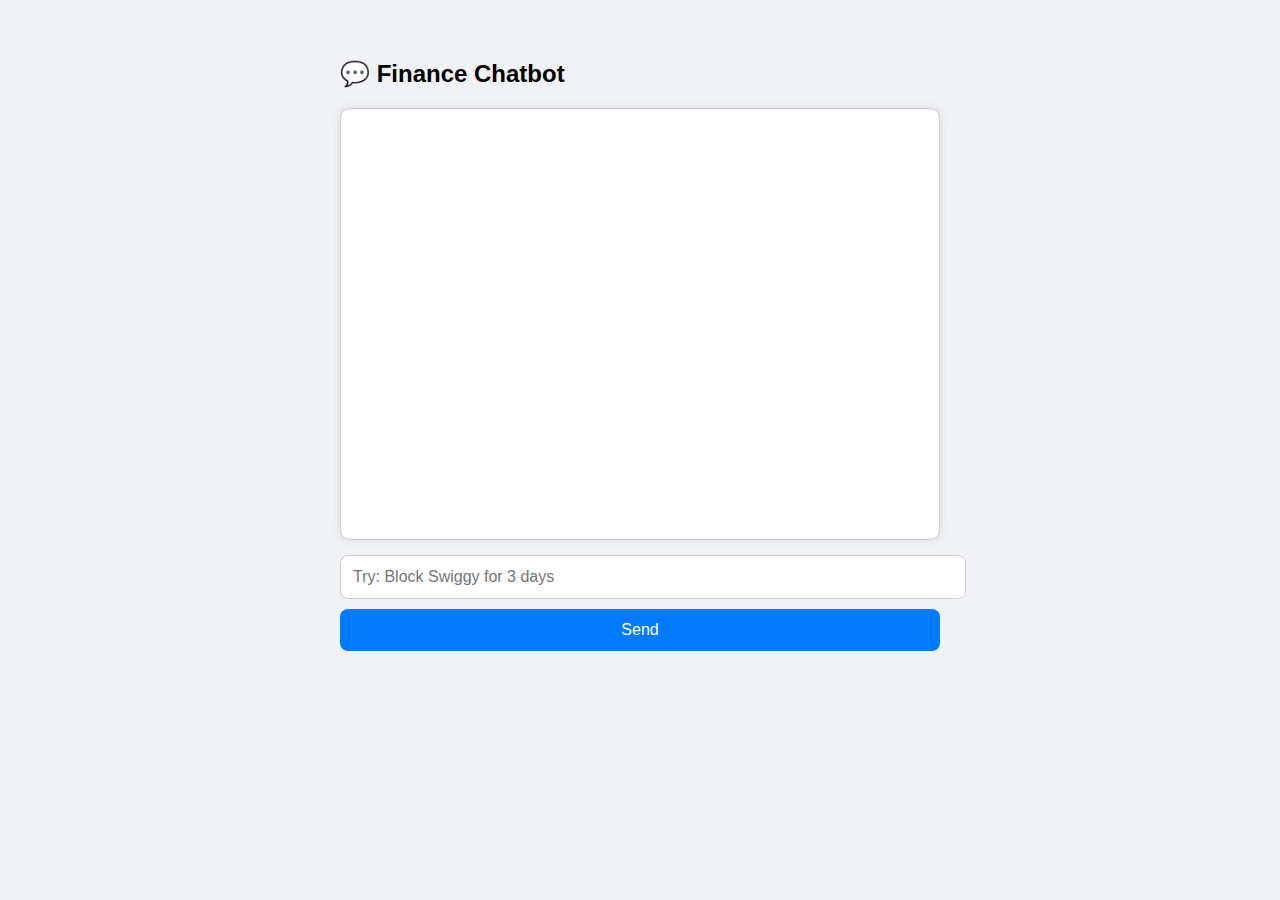
==== static/index.html @ 7652a98f "ai chatbot" ====
<!DOCTYPE html>
<html lang="en">
<head>
  <meta charset="UTF-8" />
  <title>Finance Chatbot</title>
  <style>
    body {
      font-family: 'Segoe UI', sans-serif;
      background-color: #f0f2f5;
      padding: 40px;
      max-width: 600px;
      margin: auto;
    }
    #chatbox {
      height: 400px;
      overflow-y: auto;
      border: 1px solid #ccc;
      background: #fff;
      border-radius: 10px;
      padding: 15px;
      margin-bottom: 15px;
      box-shadow: 0 0 10px rgba(0,0,0,0.1);
    }
    .message {
      margin: 10px 0;
    }
    .user { text-align: right; color: #007bff; }
    .bot { text-align: left; color: #333; }
    input {
      width: 100%;
      padding: 12px;
      border: 1px solid #ccc;
      border-radius: 8px;
      font-size: 16px;
    }
    button {
      margin-top: 10px;
      width: 100%;
      padding: 12px;
      background: #007bff;
      border: none;
      color: white;
      border-radius: 8px;
      font-size: 16px;
      cursor: pointer;
    }
    button:hover {
      background: #0056b3;
    }
  </style>
</head>
<body>
  <h2>💬 Finance Chatbot</h2>
  <div id="chatbox"></div>
  <input type="text" id="messageInput" placeholder="Try: Block Swiggy for 3 days" />
  <button onclick="sendMessage()">Send</button>

  <script>
    async function sendMessage() {
      const input = document.getElementById("messageInput");
      const message = input.value.trim();
      if (!message) return;

      const chatbox = document.getElementById("chatbox");
      chatbox.innerHTML += `<div class="message user"><strong>You:</strong> ${message}</div>`;
      chatbox.scrollTop = chatbox.scrollHeight;
      input.value = "";

      try {
        const response = await fetch("/chat", {
          method: "POST",
          headers: { "Content-Type": "application/json" },
          body: JSON.stringify({ message })
        });

        const data = await response.json();
        chatbox.innerHTML += `<div class="message bot"><strong>Bot:</strong> ${data.reply}</div>`;
        chatbox.scrollTop = chatbox.scrollHeight;
      } catch (err) {
        chatbox.innerHTML += `<div class="message bot"><strong>Bot:</strong> ❌ Error reaching server</div>`;
      }
    }

    document.getElementById("messageInput").addEventListener("keypress", function (e) {
      if (e.key === "Enter") sendMessage();
    });
  </script>
</body>
</html>
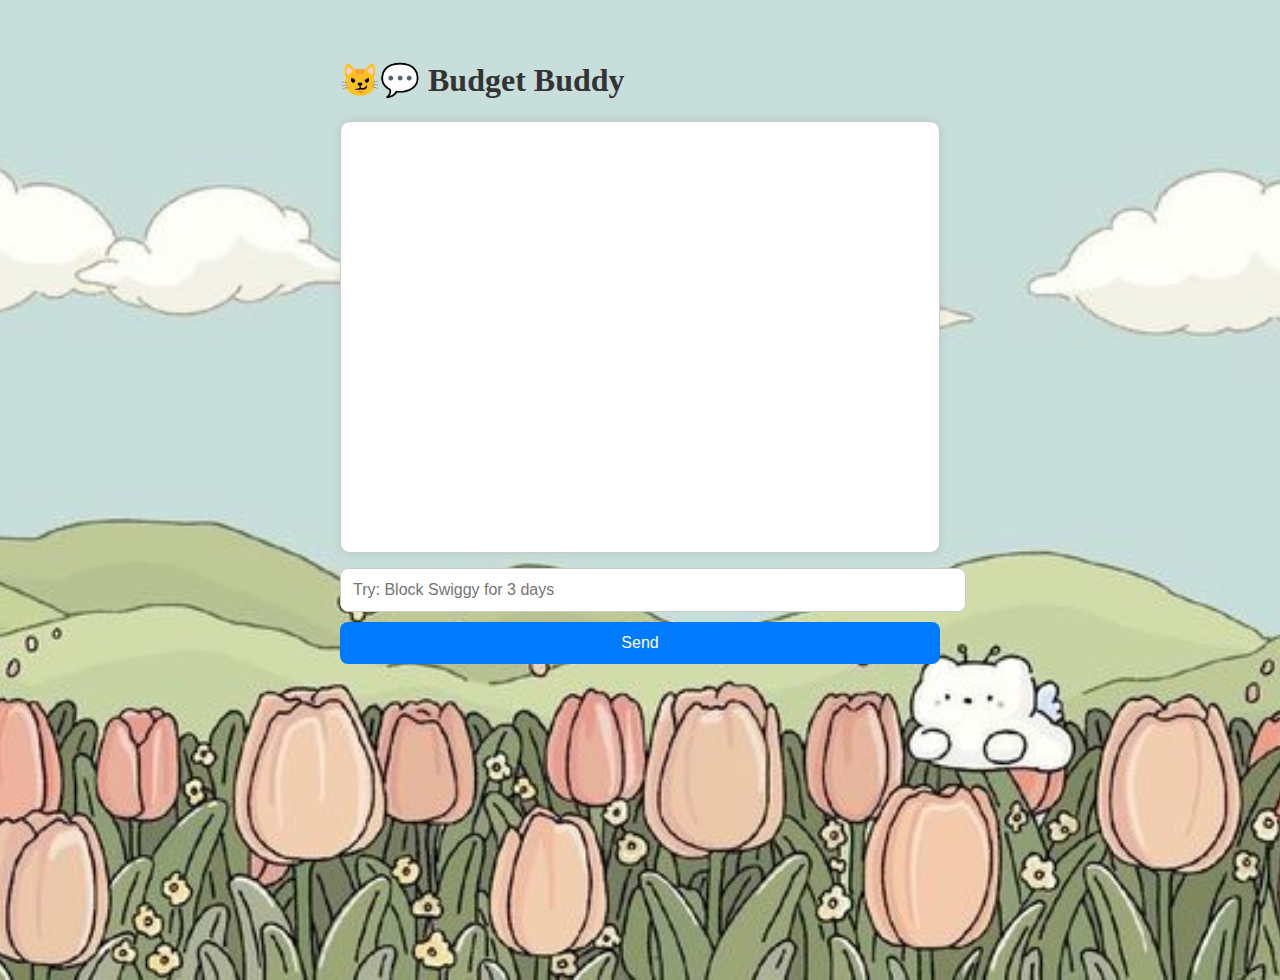
==== commit c9299fef: "changes" ====
--- a/static/index.html
+++ b/static/index.html
@@ -5,11 +5,17 @@
   <title>Finance Chatbot</title>
   <style>
     body {
-      font-family: 'Segoe UI', sans-serif;
+      font-family: "Tahoma";
       background-color: #f0f2f5;
       padding: 40px;
       max-width: 600px;
       margin: auto;
+      color: #333;
+      background-image: url('../static/images/back.jpg');
+      background-size: cover;
+      background-repeat: no-repeat;
+      background-position: center;
+      height: 100vh;
     }
     #chatbox {
       height: 400px;
@@ -50,7 +56,7 @@
   </style>
 </head>
 <body>
-  <h2>💬 Finance Chatbot</h2>
+  <h1>😼💬 Budget Buddy</h1>
   <div id="chatbox"></div>
   <input type="text" id="messageInput" placeholder="Try: Block Swiggy for 3 days" />
   <button onclick="sendMessage()">Send</button>
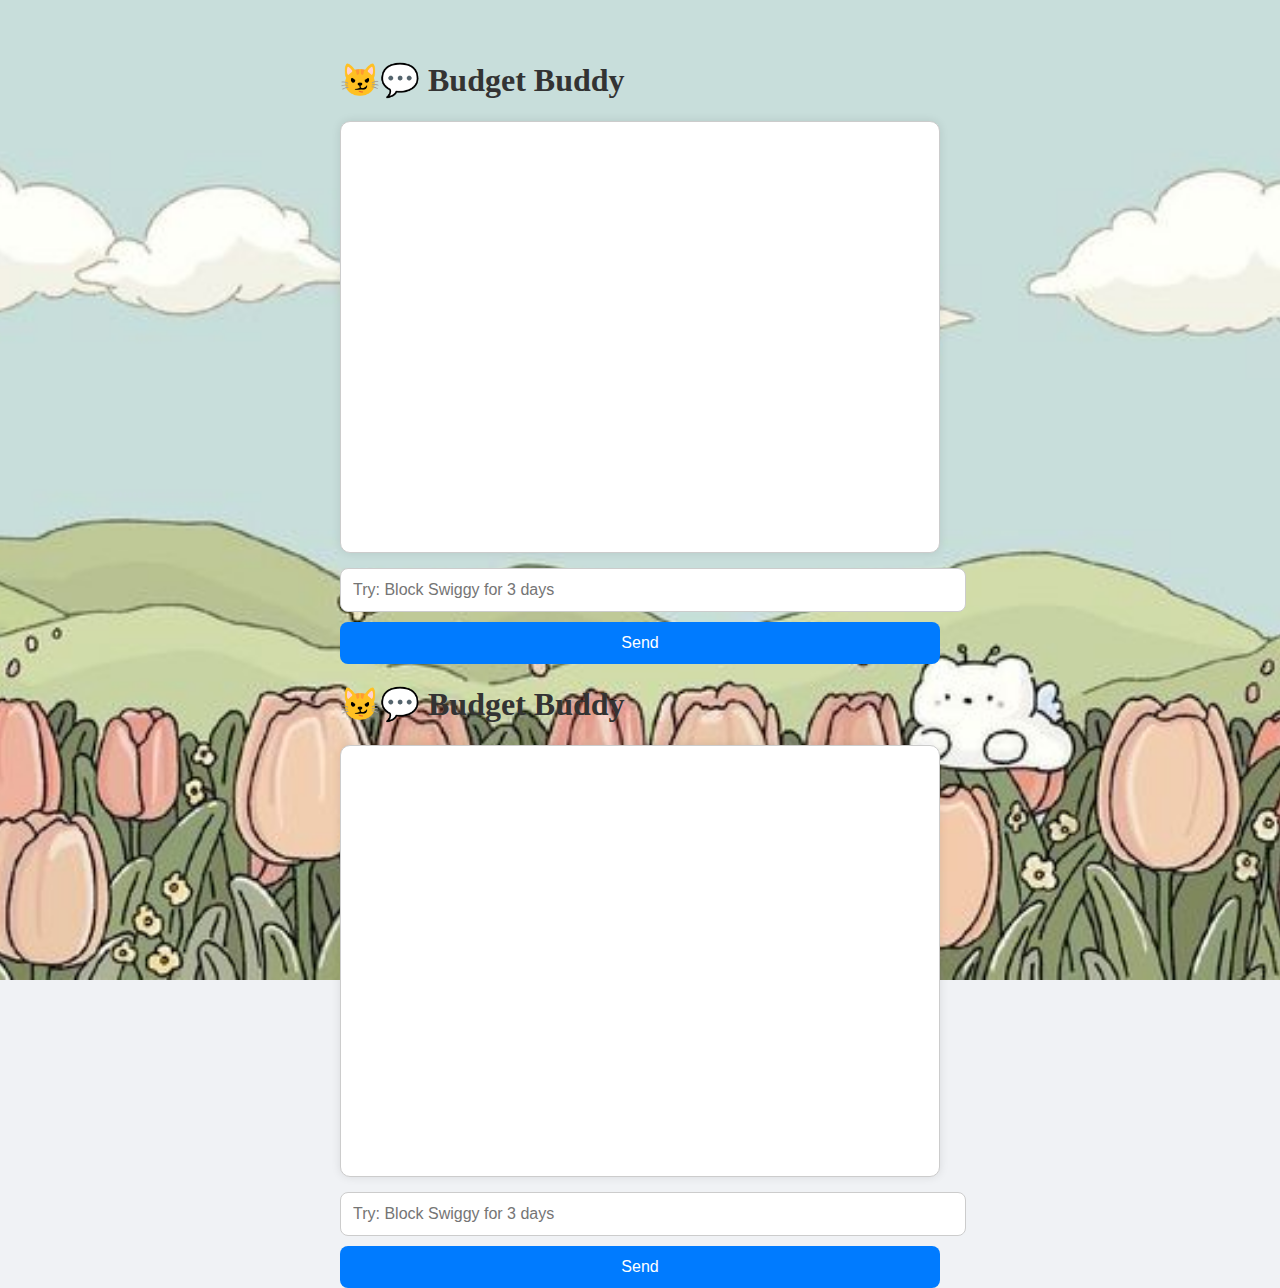
==== commit 81c6868c: "lotta changes" ====
--- a/static/index.html
+++ b/static/index.html
@@ -1,4 +1,98 @@
 <!DOCTYPE html>
+<html lang="en">
+<head>
+  <meta charset="UTF-8" />
+  <title>Finance Chatbot</title>
+  <style>
+    body {
+      font-family: "Tahoma";
+      background-color: #f0f2f5;
+      padding: 40px;
+      max-width: 600px;
+      margin: auto;
+      color: #333;
+      background-image: url('../static/images/back.jpg');
+      background-size: cover;
+      background-repeat: no-repeat;
+      background-position: center;
+      height: 100vh;
+    }
+    #chatbox {
+      height: 400px;
+      overflow-y: auto;
+      border: 1px solid #ccc;
+      background: #fff;
+      border-radius: 10px;
+      padding: 15px;
+      margin-bottom: 15px;
+      box-shadow: 0 0 10px rgba(0,0,0,0.1);
+    }
+    .message {
+      margin: 10px 0;
+    }
+    .user { text-align: right; color: #007bff; }
+    .bot { text-align: left; color: #333; }
+    input {
+      width: 100%;
+      padding: 12px;
+      border: 1px solid #ccc;
+      border-radius: 8px;
+      font-size: 16px;
+    }
+    button {
+      margin-top: 10px;
+      width: 100%;
+      padding: 12px;
+      background: #007bff;
+      border: none;
+      color: white;
+      border-radius: 8px;
+      font-size: 16px;
+      cursor: pointer;
+    }
+    button:hover {
+      background: #0056b3;
+    }
+  </style>
+</head>
+<body>
+  <h1>😼💬 Budget Buddy</h1>
+  <div id="chatbox"></div>
+  <input type="text" id="messageInput" placeholder="Try: Block Swiggy for 3 days" />
+  <button onclick="sendMessage()">Send</button>
+
+  <script>
+    async function sendMessage() {
+      const input = document.getElementById("messageInput");
+      const message = input.value.trim();
+      if (!message) return;
+
+      const chatbox = document.getElementById("chatbox");
+      chatbox.innerHTML += <div class="message user"><strong>You:</strong> ${message}</div>;
+      chatbox.scrollTop = chatbox.scrollHeight;
+      input.value = "";
+
+      try {
+        const response = await fetch("/chat", {
+          method: "POST",
+          headers: { "Content-Type": "application/json" },
+          body: JSON.stringify({ message })
+        });
+
+        const data = await response.json();
+        chatbox.innerHTML += <div class="message bot"><strong>Bot:</strong> ${data.reply}</div>;
+        chatbox.scrollTop = chatbox.scrollHeight;
+      } catch (err) {
+        chatbox.innerHTML += <div class="message bot"><strong>Bot:</strong> ❌ Error reaching server</div>;
+      }
+    }
+
+    document.getElementById("messageInput").addEventListener("keypress", function (e) {
+      if (e.key === "Enter") sendMessage();
+    });
+  </script>
+</body>
+</html><!DOCTYPE html>
 <html lang="en">
 <head>
   <meta charset="UTF-8" />
@@ -92,4 +186,4 @@
     });
   </script>
 </body>
-</html>
+</html>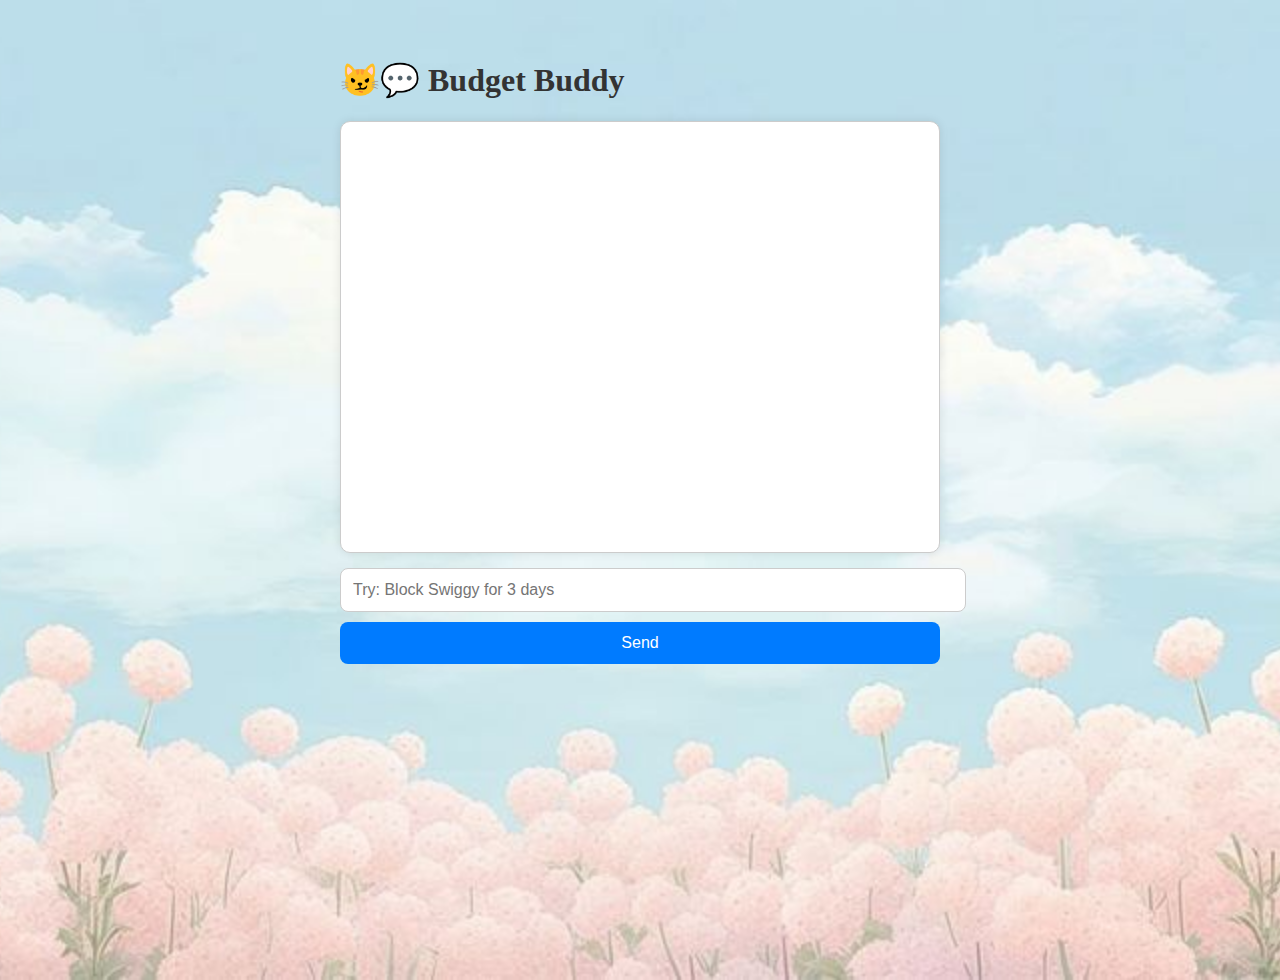
==== commit ac3d071e: "solved the background issues" ====
--- a/static/index.html
+++ b/static/index.html
@@ -11,101 +11,7 @@
       max-width: 600px;
       margin: auto;
       color: #333;
-      background-image: url('../static/images/back.jpg');
-      background-size: cover;
-      background-repeat: no-repeat;
-      background-position: center;
-      height: 100vh;
-    }
-    #chatbox {
-      height: 400px;
-      overflow-y: auto;
-      border: 1px solid #ccc;
-      background: #fff;
-      border-radius: 10px;
-      padding: 15px;
-      margin-bottom: 15px;
-      box-shadow: 0 0 10px rgba(0,0,0,0.1);
-    }
-    .message {
-      margin: 10px 0;
-    }
-    .user { text-align: right; color: #007bff; }
-    .bot { text-align: left; color: #333; }
-    input {
-      width: 100%;
-      padding: 12px;
-      border: 1px solid #ccc;
-      border-radius: 8px;
-      font-size: 16px;
-    }
-    button {
-      margin-top: 10px;
-      width: 100%;
-      padding: 12px;
-      background: #007bff;
-      border: none;
-      color: white;
-      border-radius: 8px;
-      font-size: 16px;
-      cursor: pointer;
-    }
-    button:hover {
-      background: #0056b3;
-    }
-  </style>
-</head>
-<body>
-  <h1>😼💬 Budget Buddy</h1>
-  <div id="chatbox"></div>
-  <input type="text" id="messageInput" placeholder="Try: Block Swiggy for 3 days" />
-  <button onclick="sendMessage()">Send</button>
-
-  <script>
-    async function sendMessage() {
-      const input = document.getElementById("messageInput");
-      const message = input.value.trim();
-      if (!message) return;
-
-      const chatbox = document.getElementById("chatbox");
-      chatbox.innerHTML += <div class="message user"><strong>You:</strong> ${message}</div>;
-      chatbox.scrollTop = chatbox.scrollHeight;
-      input.value = "";
-
-      try {
-        const response = await fetch("/chat", {
-          method: "POST",
-          headers: { "Content-Type": "application/json" },
-          body: JSON.stringify({ message })
-        });
-
-        const data = await response.json();
-        chatbox.innerHTML += <div class="message bot"><strong>Bot:</strong> ${data.reply}</div>;
-        chatbox.scrollTop = chatbox.scrollHeight;
-      } catch (err) {
-        chatbox.innerHTML += <div class="message bot"><strong>Bot:</strong> ❌ Error reaching server</div>;
-      }
-    }
-
-    document.getElementById("messageInput").addEventListener("keypress", function (e) {
-      if (e.key === "Enter") sendMessage();
-    });
-  </script>
-</body>
-</html><!DOCTYPE html>
-<html lang="en">
-<head>
-  <meta charset="UTF-8" />
-  <title>Finance Chatbot</title>
-  <style>
-    body {
-      font-family: "Tahoma";
-      background-color: #f0f2f5;
-      padding: 40px;
-      max-width: 600px;
-      margin: auto;
-      color: #333;
-      background-image: url('../static/images/back.jpg');
+      background-image: url('../static/images/backchat.jpg');
       background-size: cover;
       background-repeat: no-repeat;
       background-position: center;
